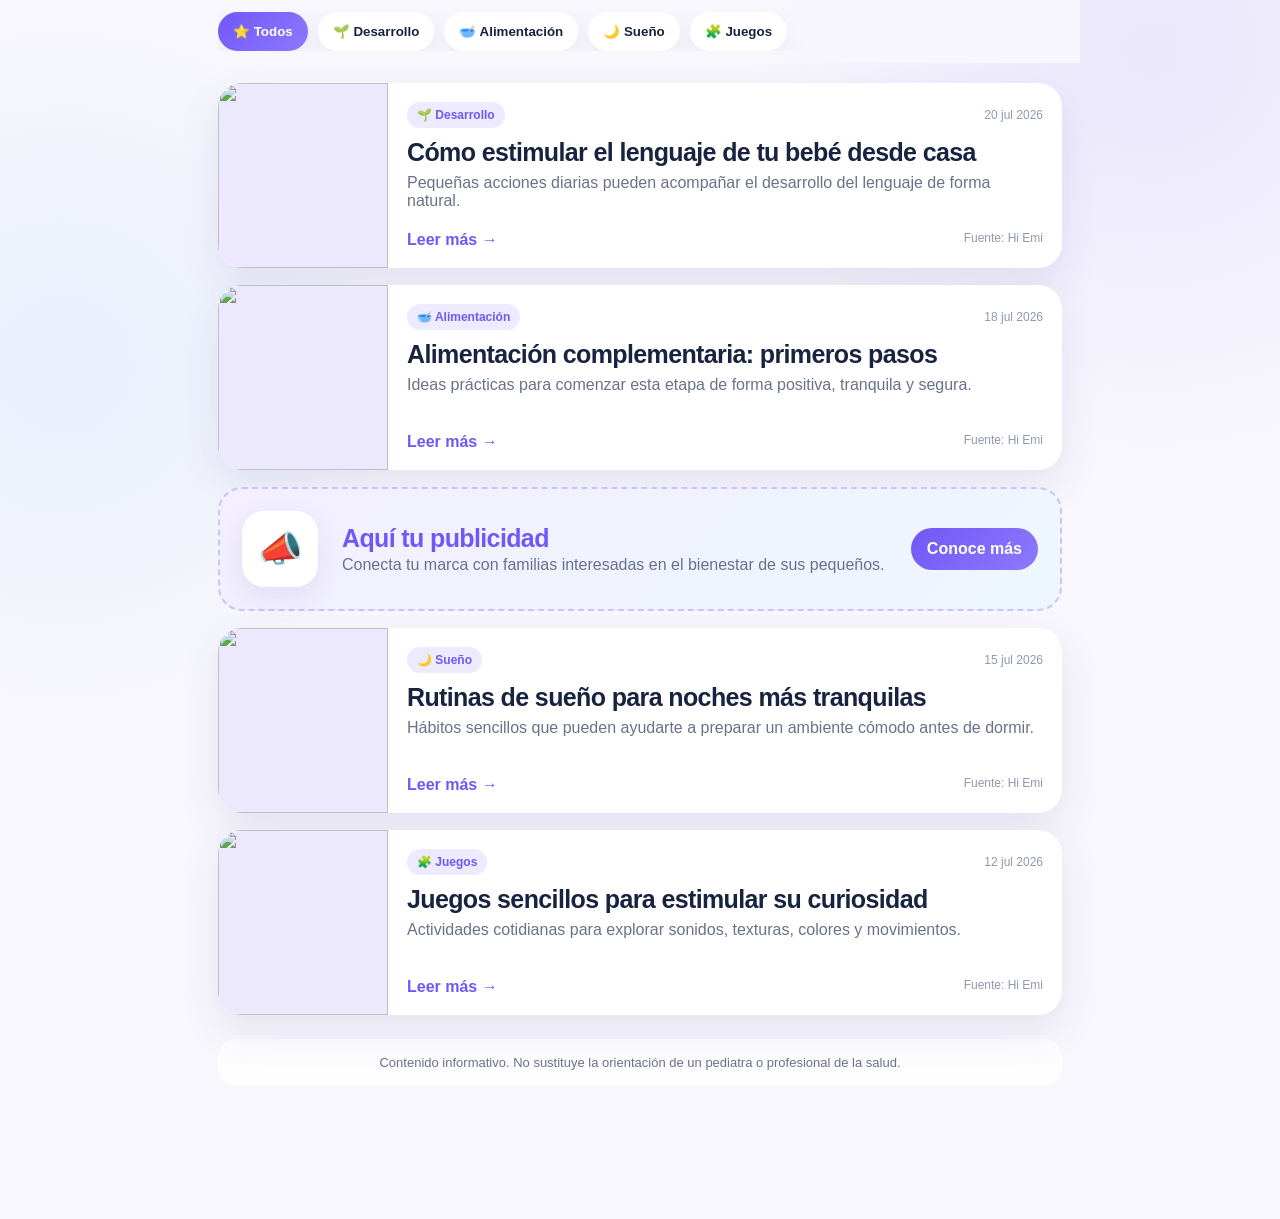
==== index.html @ 6c979098 "Add files via upload" ====
<!DOCTYPE html>
<html lang="es">

<head>
  <meta charset="UTF-8">
  <meta name="viewport" content="width=device-width, initial-scale=1, viewport-fit=cover">
  <meta name="theme-color" content="#f7f5ff">
  <title>Consejos | Hi Emi</title>
  <style>
    :root {
      --bg: #f8f7fd;
      --card: #fff;
      --text: #17233f;
      --muted: #68728a;
      --primary: #7157f6;
      --primary2: #8d79ff;
      --soft: #eeeaff;
      --shadow: 0 16px 40px rgba(74, 63, 140, .11);
    }

    * {
      box-sizing: border-box;
      -webkit-tap-highlight-color: transparent
    }

    body {
      margin: 0;
      background:
        radial-gradient(circle at 90% 4%, rgba(113, 87, 246, .10), transparent 25%),
        radial-gradient(circle at 5% 30%, rgba(76, 157, 245, .09), transparent 24%),
        var(--bg);
      color: var(--text);
      font-family: -apple-system, BlinkMacSystemFont, "SF Pro Display", "Segoe UI", sans-serif;
    }

    a {
      text-decoration: none;
      color: inherit
    }

   .page {
    width: min(100%, 880px);
    margin: auto;
    padding: 0 18px 120px;
}

    header {
      display: flex;
      justify-content: space-between;
      gap: 16px;
      align-items: flex-start
    }

    .brand {
      display: inline-flex;
      padding: 7px 11px;
      border-radius: 999px;
      background: var(--soft);
      color: var(--primary);
      font-weight: 800;
      font-size: 13px
    }

    h1 {
      font-size: 44px;
      line-height: 1;
      margin: 13px 0 10px;
      letter-spacing: -.04em
    }

    .intro {
      margin: 0;
      color: var(--muted);
      font-size: 17px;
      max-width: 540px
    }

    .cloud {
      width: 78px;
      height: 78px;
      display: grid;
      place-items: center;
      border-radius: 50%;
      background: #fff;
      box-shadow: var(--shadow);
      font-size: 40px
    }

    .categories-wrap {
    position: sticky;
    top: 0;
    z-index: 5;
    margin: 0 -18px 20px;
    padding: 12px 18px;
      background: rgba(248, 247, 253, .91);
      backdrop-filter: blur(18px)
    }

    .categories {
      display: flex;
      gap: 10px;
      overflow: auto;
      scrollbar-width: none
    }

    .categories::-webkit-scrollbar {
      display: none
    }

    .category {
      border: 0;
      background: #fff;
      padding: 12px 15px;
      border-radius: 999px;
      white-space: nowrap;
      font-weight: 750;
      color: var(--text);
      box-shadow: 0 8px 24px rgba(74, 63, 140, .07)
    }

    .category.active {
      color: #fff;
      background: linear-gradient(135deg, var(--primary), var(--primary2))
    }

    .feed {
      display: grid;
      gap: 17px
    }

    .card {
      display: grid;
      grid-template-columns: 170px 1fr;
      min-height: 185px;
      background: #fff;
      border-radius: 24px;
      overflow: hidden;
      box-shadow: var(--shadow)
    }

    .photo {
      min-height: 185px;
      background: #ece9ff
    }

    .photo img {
      width: 100%;
      height: 100%;
      display: block;
      object-fit: cover
    }

    .body {
      padding: 19px;
      display: flex;
      flex-direction: column
    }

    .meta {
      display: flex;
      justify-content: space-between;
      gap: 10px;
      align-items: center
    }

    .tag {
      padding: 6px 10px;
      border-radius: 999px;
      background: var(--soft);
      color: var(--primary);
      font-weight: 800;
      font-size: 12px
    }

    .date {
      font-size: 12px;
      color: #9198aa
    }

    h2 {
      margin: 10px 0 7px;
      font-size: 25px;
      line-height: 1.15;
      letter-spacing: -.025em
    }

    .summary {
      margin: 0 0 14px;
      color: var(--muted)
    }

    .footer {
      margin-top: auto;
      display: flex;
      justify-content: space-between;
      gap: 10px
    }

    .read {
      color: var(--primary);
      font-weight: 800
    }

    .source {
      font-size: 12px;
      color: #9299ab
    }

    .ad {
      display: grid;
      grid-template-columns: 84px 1fr auto;
      align-items: center;
      gap: 16px;
      padding: 22px;
      border: 2px dashed rgba(113, 87, 246, .30);
      border-radius: 24px;
      background: linear-gradient(135deg, #f3efff, #eef7ff)
    }

    .ad-icon {
      width: 76px;
      height: 76px;
      display: grid;
      place-items: center;
      border-radius: 22px;
      background: #fff;
      font-size: 36px;
      box-shadow: 0 10px 28px rgba(74, 63, 140, .10)
    }

    .ad h2 {
      margin: 0 0 4px;
      color: var(--primary);
      font-size: 25px
    }

    .ad p {
      margin: 0;
      color: var(--muted)
    }

    .ad a {
      padding: 12px 16px;
      border-radius: 999px;
      color: #fff;
      background: linear-gradient(135deg, var(--primary), var(--primary2));
      font-weight: 800;
      white-space: nowrap
    }

    .notice {
      margin-top: 24px;
      padding: 16px;
      border-radius: 18px;
      background: rgba(255, 255, 255, .75);
      color: var(--muted);
      font-size: 13px;
      text-align: center
    }

    nav {
      position: fixed;
      left: 50%;
      bottom: max(14px, env(safe-area-inset-bottom));
      transform: translateX(-50%);
      width: min(calc(100% - 24px), 720px);
      display: grid;
      grid-template-columns: repeat(5, 1fr);
      padding: 10px;
      border-radius: 27px;
      background: rgba(255, 255, 255, .95);
      box-shadow: 0 18px 48px rgba(43, 40, 86, .19);
      backdrop-filter: blur(20px)
    }

    .nav {
      display: grid;
      place-items: center;
      gap: 2px;
      color: #7a8296;
      font-size: 11px;
      font-weight: 700
    }

    .nav .icon {
      font-size: 22px
    }

    .nav.active {
      color: var(--primary)
    }

    .nav.plus .icon {
      width: 54px;
      height: 54px;
      margin-top: -25px;
      display: grid;
      place-items: center;
      border-radius: 50%;
      background: linear-gradient(135deg, var(--primary), var(--primary2));
      color: #fff;
      font-size: 30px
    }

    @media(max-width:620px) {
      h1 {
        font-size: 39px
      }

      .cloud {
        width: 68px;
        height: 68px
      }

      .card {
        grid-template-columns: 122px 1fr;
        min-height: 174px
      }

      .photo {
        min-height: 174px
      }

      .body {
        padding: 15px
      }

      h2 {
        font-size: 19px
      }

      .summary {
        font-size: 13px;
        display: -webkit-box;
        -webkit-box-orient: vertical;
        -webkit-line-clamp: 2;
        overflow: hidden
      }

      .meta {
        align-items: flex-start;
        flex-direction: column;
        gap: 5px
      }

      .source {
        display: none
      }

      .ad {
        grid-template-columns: 66px 1fr
      }

      .ad-icon {
        width: 62px;
        height: 62px;
        font-size: 30px
      }

      .ad a {
        grid-column: 1/-1;
        text-align: center
      }
    }
  </style>
</head>

<body>
  <main class="page">
    <section class="categories-wrap">
      <div class="categories" id="categories"></div>
    </section>

    <section class="feed" id="feed"></section>

    <p class="notice">Contenido informativo. No sustituye la orientación de un pediatra o profesional de la salud.</p>
  </main>


  <script>
    const categories = [
      { id: "Todos", icon: "⭐" }, { id: "Desarrollo", icon: "🌱" },
      { id: "Alimentación", icon: "🥣" }, { id: "Sueño", icon: "🌙" }, { id: "Juegos", icon: "🧩" }
    ];

    const articles = [
      { category: "Desarrollo", date: "20 jul 2026", title: "Cómo estimular el lenguaje de tu bebé desde casa", summary: "Pequeñas acciones diarias pueden acompañar el desarrollo del lenguaje de forma natural.", image: "https://images.unsplash.com/photo-1544126592-807ade215a0b?auto=format&fit=crop&w=900&q=82", source: "Hi Emi", url: "#" },
      { category: "Alimentación", date: "18 jul 2026", title: "Alimentación complementaria: primeros pasos", summary: "Ideas prácticas para comenzar esta etapa de forma positiva, tranquila y segura.", image: "https://images.unsplash.com/photo-1602030028438-4cf153cbae9e?auto=format&fit=crop&w=900&q=82", source: "Hi Emi", url: "#" },
      { type: "ad" },
      { category: "Sueño", date: "15 jul 2026", title: "Rutinas de sueño para noches más tranquilas", summary: "Hábitos sencillos que pueden ayudarte a preparar un ambiente cómodo antes de dormir.", image: "https://images.unsplash.com/photo-1522771930-78848d9293e8?auto=format&fit=crop&w=900&q=82", source: "Hi Emi", url: "#" },
      { category: "Juegos", date: "12 jul 2026", title: "Juegos sencillos para estimular su curiosidad", summary: "Actividades cotidianas para explorar sonidos, texturas, colores y movimientos.", image: "https://images.unsplash.com/photo-1596461404969-9ae70f2830c1?auto=format&fit=crop&w=900&q=82", source: "Hi Emi", url: "#" }
    ];

    let selected = "Todos";
    const categoriesEl = document.getElementById("categories");
    const feed = document.getElementById("feed");

    function iconFor(name) { return categories.find(x => x.id === name)?.icon || "✨" }

    function renderCategories() {
      categoriesEl.innerHTML = categories.map(c => `<button class="category ${c.id === selected ? "active" : ""}" data-id="${c.id}">${c.icon} ${c.id}</button>`).join("");
      document.querySelectorAll(".category").forEach(b => b.onclick = () => { selected = b.dataset.id; renderCategories(); renderFeed() });
    }

    function articleHTML(a) {
      return `<article class="card">
    <div class="photo"><img src="${a.image}" alt="" loading="lazy"></div>
    <div class="body">
      <div class="meta"><span class="tag">${iconFor(a.category)} ${a.category}</span><span class="date">${a.date}</span></div>
      <h2>${a.title}</h2>
      <p class="summary">${a.summary}</p>
      <div class="footer"><a class="read" href="${a.url}">Leer más →</a><span class="source">Fuente: ${a.source}</span></div>
    </div>
  </article>`;
    }

    function adHTML() {
      return `<aside class="ad">
    <div class="ad-icon">📣</div>
    <div><h2>Aquí tu publicidad</h2><p>Conecta tu marca con familias interesadas en el bienestar de sus pequeños.</p></div>
    <a href="mailto:camilo.ibarray@gmail.com?subject=Publicidad%20en%20Hi%20Emi">Conoce más</a>
  </aside>`;
    }

    function renderFeed() {
      const items = articles.filter(a => a.type === "ad" || selected === "Todos" || a.category === selected);
      feed.innerHTML = items.map(a => a.type === "ad" ? adHTML() : articleHTML(a)).join("");
    }

    renderCategories();
    renderFeed();
  </script>
</body>

</html>
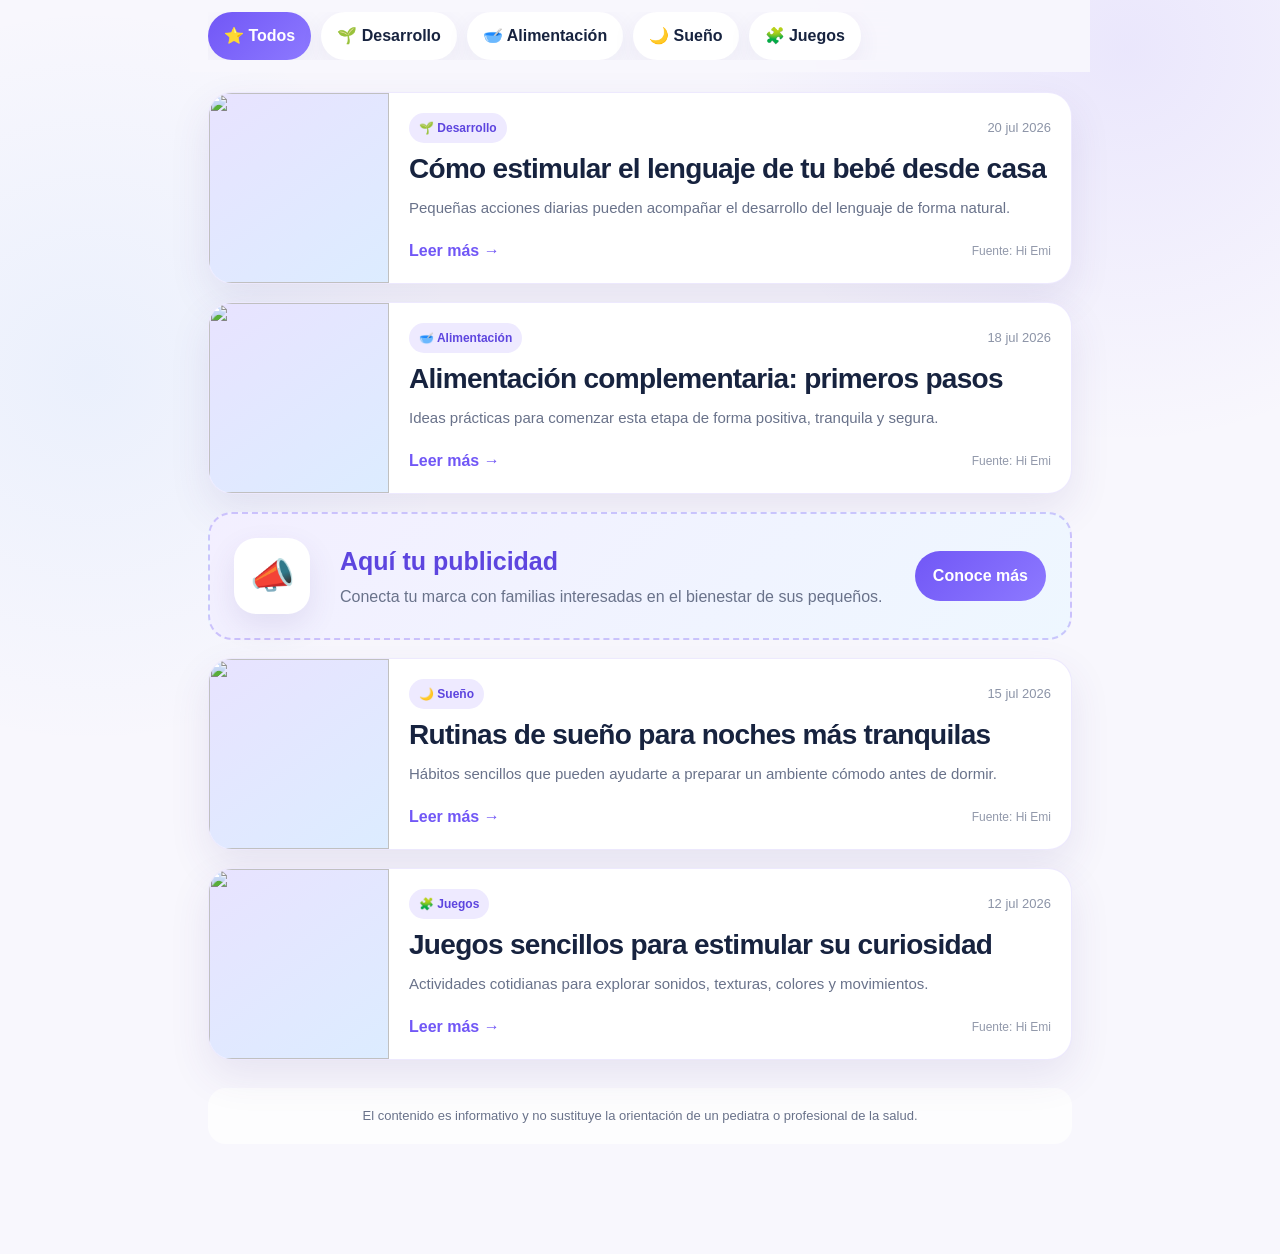
==== commit 402fae8d: "Add files via upload" ====
--- a/index.html
+++ b/index.html
@@ -1,435 +1,27 @@
 <!DOCTYPE html>
 <html lang="es">
-
 <head>
   <meta charset="UTF-8">
   <meta name="viewport" content="width=device-width, initial-scale=1, viewport-fit=cover">
-  <meta name="theme-color" content="#f7f5ff">
+  <meta name="theme-color" content="#f8f7fd">
   <title>Consejos | Hi Emi</title>
-  <style>
-    :root {
-      --bg: #f8f7fd;
-      --card: #fff;
-      --text: #17233f;
-      --muted: #68728a;
-      --primary: #7157f6;
-      --primary2: #8d79ff;
-      --soft: #eeeaff;
-      --shadow: 0 16px 40px rgba(74, 63, 140, .11);
-    }
-
-    * {
-      box-sizing: border-box;
-      -webkit-tap-highlight-color: transparent
-    }
-
-    body {
-      margin: 0;
-      background:
-        radial-gradient(circle at 90% 4%, rgba(113, 87, 246, .10), transparent 25%),
-        radial-gradient(circle at 5% 30%, rgba(76, 157, 245, .09), transparent 24%),
-        var(--bg);
-      color: var(--text);
-      font-family: -apple-system, BlinkMacSystemFont, "SF Pro Display", "Segoe UI", sans-serif;
-    }
-
-    a {
-      text-decoration: none;
-      color: inherit
-    }
-
-   .page {
-    width: min(100%, 880px);
-    margin: auto;
-    padding: 0 18px 120px;
-}
-
-    header {
-      display: flex;
-      justify-content: space-between;
-      gap: 16px;
-      align-items: flex-start
-    }
-
-    .brand {
-      display: inline-flex;
-      padding: 7px 11px;
-      border-radius: 999px;
-      background: var(--soft);
-      color: var(--primary);
-      font-weight: 800;
-      font-size: 13px
-    }
-
-    h1 {
-      font-size: 44px;
-      line-height: 1;
-      margin: 13px 0 10px;
-      letter-spacing: -.04em
-    }
-
-    .intro {
-      margin: 0;
-      color: var(--muted);
-      font-size: 17px;
-      max-width: 540px
-    }
-
-    .cloud {
-      width: 78px;
-      height: 78px;
-      display: grid;
-      place-items: center;
-      border-radius: 50%;
-      background: #fff;
-      box-shadow: var(--shadow);
-      font-size: 40px
-    }
-
-    .categories-wrap {
-    position: sticky;
-    top: 0;
-    z-index: 5;
-    margin: 0 -18px 20px;
-    padding: 12px 18px;
-      background: rgba(248, 247, 253, .91);
-      backdrop-filter: blur(18px)
-    }
-
-    .categories {
-      display: flex;
-      gap: 10px;
-      overflow: auto;
-      scrollbar-width: none
-    }
-
-    .categories::-webkit-scrollbar {
-      display: none
-    }
-
-    .category {
-      border: 0;
-      background: #fff;
-      padding: 12px 15px;
-      border-radius: 999px;
-      white-space: nowrap;
-      font-weight: 750;
-      color: var(--text);
-      box-shadow: 0 8px 24px rgba(74, 63, 140, .07)
-    }
-
-    .category.active {
-      color: #fff;
-      background: linear-gradient(135deg, var(--primary), var(--primary2))
-    }
-
-    .feed {
-      display: grid;
-      gap: 17px
-    }
-
-    .card {
-      display: grid;
-      grid-template-columns: 170px 1fr;
-      min-height: 185px;
-      background: #fff;
-      border-radius: 24px;
-      overflow: hidden;
-      box-shadow: var(--shadow)
-    }
-
-    .photo {
-      min-height: 185px;
-      background: #ece9ff
-    }
-
-    .photo img {
-      width: 100%;
-      height: 100%;
-      display: block;
-      object-fit: cover
-    }
-
-    .body {
-      padding: 19px;
-      display: flex;
-      flex-direction: column
-    }
-
-    .meta {
-      display: flex;
-      justify-content: space-between;
-      gap: 10px;
-      align-items: center
-    }
-
-    .tag {
-      padding: 6px 10px;
-      border-radius: 999px;
-      background: var(--soft);
-      color: var(--primary);
-      font-weight: 800;
-      font-size: 12px
-    }
-
-    .date {
-      font-size: 12px;
-      color: #9198aa
-    }
-
-    h2 {
-      margin: 10px 0 7px;
-      font-size: 25px;
-      line-height: 1.15;
-      letter-spacing: -.025em
-    }
-
-    .summary {
-      margin: 0 0 14px;
-      color: var(--muted)
-    }
-
-    .footer {
-      margin-top: auto;
-      display: flex;
-      justify-content: space-between;
-      gap: 10px
-    }
-
-    .read {
-      color: var(--primary);
-      font-weight: 800
-    }
-
-    .source {
-      font-size: 12px;
-      color: #9299ab
-    }
-
-    .ad {
-      display: grid;
-      grid-template-columns: 84px 1fr auto;
-      align-items: center;
-      gap: 16px;
-      padding: 22px;
-      border: 2px dashed rgba(113, 87, 246, .30);
-      border-radius: 24px;
-      background: linear-gradient(135deg, #f3efff, #eef7ff)
-    }
-
-    .ad-icon {
-      width: 76px;
-      height: 76px;
-      display: grid;
-      place-items: center;
-      border-radius: 22px;
-      background: #fff;
-      font-size: 36px;
-      box-shadow: 0 10px 28px rgba(74, 63, 140, .10)
-    }
-
-    .ad h2 {
-      margin: 0 0 4px;
-      color: var(--primary);
-      font-size: 25px
-    }
-
-    .ad p {
-      margin: 0;
-      color: var(--muted)
-    }
-
-    .ad a {
-      padding: 12px 16px;
-      border-radius: 999px;
-      color: #fff;
-      background: linear-gradient(135deg, var(--primary), var(--primary2));
-      font-weight: 800;
-      white-space: nowrap
-    }
-
-    .notice {
-      margin-top: 24px;
-      padding: 16px;
-      border-radius: 18px;
-      background: rgba(255, 255, 255, .75);
-      color: var(--muted);
-      font-size: 13px;
-      text-align: center
-    }
-
-    nav {
-      position: fixed;
-      left: 50%;
-      bottom: max(14px, env(safe-area-inset-bottom));
-      transform: translateX(-50%);
-      width: min(calc(100% - 24px), 720px);
-      display: grid;
-      grid-template-columns: repeat(5, 1fr);
-      padding: 10px;
-      border-radius: 27px;
-      background: rgba(255, 255, 255, .95);
-      box-shadow: 0 18px 48px rgba(43, 40, 86, .19);
-      backdrop-filter: blur(20px)
-    }
-
-    .nav {
-      display: grid;
-      place-items: center;
-      gap: 2px;
-      color: #7a8296;
-      font-size: 11px;
-      font-weight: 700
-    }
-
-    .nav .icon {
-      font-size: 22px
-    }
-
-    .nav.active {
-      color: var(--primary)
-    }
-
-    .nav.plus .icon {
-      width: 54px;
-      height: 54px;
-      margin-top: -25px;
-      display: grid;
-      place-items: center;
-      border-radius: 50%;
-      background: linear-gradient(135deg, var(--primary), var(--primary2));
-      color: #fff;
-      font-size: 30px
-    }
-
-    @media(max-width:620px) {
-      h1 {
-        font-size: 39px
-      }
-
-      .cloud {
-        width: 68px;
-        height: 68px
-      }
-
-      .card {
-        grid-template-columns: 122px 1fr;
-        min-height: 174px
-      }
-
-      .photo {
-        min-height: 174px
-      }
-
-      .body {
-        padding: 15px
-      }
-
-      h2 {
-        font-size: 19px
-      }
-
-      .summary {
-        font-size: 13px;
-        display: -webkit-box;
-        -webkit-box-orient: vertical;
-        -webkit-line-clamp: 2;
-        overflow: hidden
-      }
-
-      .meta {
-        align-items: flex-start;
-        flex-direction: column;
-        gap: 5px
-      }
-
-      .source {
-        display: none
-      }
-
-      .ad {
-        grid-template-columns: 66px 1fr
-      }
-
-      .ad-icon {
-        width: 62px;
-        height: 62px;
-        font-size: 30px
-      }
-
-      .ad a {
-        grid-column: 1/-1;
-        text-align: center
-      }
-    }
-  </style>
+  <link rel="stylesheet" href="./css/style.css">
 </head>
-
 <body>
   <main class="page">
     <section class="categories-wrap">
       <div class="categories" id="categories"></div>
     </section>
 
-    <section class="feed" id="feed"></section>
+    <section class="feed" id="feed">
+      <div class="loading">Cargando consejos...</div>
+    </section>
 
-    <p class="notice">Contenido informativo. No sustituye la orientación de un pediatra o profesional de la salud.</p>
+    <p class="notice">
+      El contenido es informativo y no sustituye la orientación de un pediatra o profesional de la salud.
+    </p>
   </main>
 
-
-  <script>
-    const categories = [
-      { id: "Todos", icon: "⭐" }, { id: "Desarrollo", icon: "🌱" },
-      { id: "Alimentación", icon: "🥣" }, { id: "Sueño", icon: "🌙" }, { id: "Juegos", icon: "🧩" }
-    ];
-
-    const articles = [
-      { category: "Desarrollo", date: "20 jul 2026", title: "Cómo estimular el lenguaje de tu bebé desde casa", summary: "Pequeñas acciones diarias pueden acompañar el desarrollo del lenguaje de forma natural.", image: "https://images.unsplash.com/photo-1544126592-807ade215a0b?auto=format&fit=crop&w=900&q=82", source: "Hi Emi", url: "#" },
-      { category: "Alimentación", date: "18 jul 2026", title: "Alimentación complementaria: primeros pasos", summary: "Ideas prácticas para comenzar esta etapa de forma positiva, tranquila y segura.", image: "https://images.unsplash.com/photo-1602030028438-4cf153cbae9e?auto=format&fit=crop&w=900&q=82", source: "Hi Emi", url: "#" },
-      { type: "ad" },
-      { category: "Sueño", date: "15 jul 2026", title: "Rutinas de sueño para noches más tranquilas", summary: "Hábitos sencillos que pueden ayudarte a preparar un ambiente cómodo antes de dormir.", image: "https://images.unsplash.com/photo-1522771930-78848d9293e8?auto=format&fit=crop&w=900&q=82", source: "Hi Emi", url: "#" },
-      { category: "Juegos", date: "12 jul 2026", title: "Juegos sencillos para estimular su curiosidad", summary: "Actividades cotidianas para explorar sonidos, texturas, colores y movimientos.", image: "https://images.unsplash.com/photo-1596461404969-9ae70f2830c1?auto=format&fit=crop&w=900&q=82", source: "Hi Emi", url: "#" }
-    ];
-
-    let selected = "Todos";
-    const categoriesEl = document.getElementById("categories");
-    const feed = document.getElementById("feed");
-
-    function iconFor(name) { return categories.find(x => x.id === name)?.icon || "✨" }
-
-    function renderCategories() {
-      categoriesEl.innerHTML = categories.map(c => `<button class="category ${c.id === selected ? "active" : ""}" data-id="${c.id}">${c.icon} ${c.id}</button>`).join("");
-      document.querySelectorAll(".category").forEach(b => b.onclick = () => { selected = b.dataset.id; renderCategories(); renderFeed() });
-    }
-
-    function articleHTML(a) {
-      return `<article class="card">
-    <div class="photo"><img src="${a.image}" alt="" loading="lazy"></div>
-    <div class="body">
-      <div class="meta"><span class="tag">${iconFor(a.category)} ${a.category}</span><span class="date">${a.date}</span></div>
-      <h2>${a.title}</h2>
-      <p class="summary">${a.summary}</p>
-      <div class="footer"><a class="read" href="${a.url}">Leer más →</a><span class="source">Fuente: ${a.source}</span></div>
-    </div>
-  </article>`;
-    }
-
-    function adHTML() {
-      return `<aside class="ad">
-    <div class="ad-icon">📣</div>
-    <div><h2>Aquí tu publicidad</h2><p>Conecta tu marca con familias interesadas en el bienestar de sus pequeños.</p></div>
-    <a href="mailto:camilo.ibarray@gmail.com?subject=Publicidad%20en%20Hi%20Emi">Conoce más</a>
-  </aside>`;
-    }
-
-    function renderFeed() {
-      const items = articles.filter(a => a.type === "ad" || selected === "Todos" || a.category === selected);
-      feed.innerHTML = items.map(a => a.type === "ad" ? adHTML() : articleHTML(a)).join("");
-    }
-
-    renderCategories();
-    renderFeed();
-  </script>
+  <script src="./js/script.js"></script>
 </body>
-
-</html>+</html>
--- a/css/style.css
+++ b/css/style.css
@@ -0,0 +1,448 @@
+:root {
+  --bg: #f8f7fd;
+  --surface: #ffffff;
+  --text: #17233f;
+  --muted: #69728a;
+  --primary: #7157f6;
+  --primary-dark: #5d45df;
+  --primary-soft: #eeeaff;
+  --border: rgba(113, 87, 246, 0.13);
+  --shadow: 0 16px 40px rgba(74, 63, 140, 0.10);
+  --radius-xl: 30px;
+  --radius-lg: 24px;
+  --radius-md: 18px;
+  --safe-bottom: env(safe-area-inset-bottom, 0px);
+}
+
+* { box-sizing: border-box; -webkit-tap-highlight-color: transparent; }
+
+html { scroll-behavior: smooth; }
+
+body {
+  margin: 0;
+  min-height: 100vh;
+  color: var(--text);
+  background:
+    radial-gradient(circle at 88% 4%, rgba(113,87,246,.10), transparent 24%),
+    radial-gradient(circle at 7% 30%, rgba(76,157,245,.08), transparent 25%),
+    var(--bg);
+  font-family: -apple-system, BlinkMacSystemFont, "SF Pro Display", "Segoe UI", sans-serif;
+  line-height: 1.5;
+}
+
+a { color: inherit; text-decoration: none; }
+button { font: inherit; }
+
+.page {
+  width: min(100%, 900px);
+  margin: 0 auto;
+  padding: 0 18px calc(110px + var(--safe-bottom));
+}
+
+.categories-wrap {
+  position: sticky;
+  top: 0;
+  z-index: 10;
+  margin: 0 -18px 20px;
+  padding: 12px 18px;
+  background: rgba(248,247,253,.92);
+  backdrop-filter: blur(18px);
+  -webkit-backdrop-filter: blur(18px);
+}
+
+.categories {
+  display: flex;
+  gap: 10px;
+  overflow-x: auto;
+  scrollbar-width: none;
+}
+.categories::-webkit-scrollbar { display: none; }
+
+.category {
+  flex: 0 0 auto;
+  border: 0;
+  padding: 12px 16px;
+  border-radius: 999px;
+  color: var(--text);
+  background: var(--surface);
+  box-shadow: 0 8px 24px rgba(74,63,140,.07);
+  font-weight: 750;
+  cursor: pointer;
+}
+.category.active {
+  color: white;
+  background: linear-gradient(135deg, var(--primary), #8d79ff);
+}
+
+.feed { display: grid; gap: 18px; }
+
+.article-card {
+  display: grid;
+  grid-template-columns: 180px 1fr;
+  min-height: 190px;
+  overflow: hidden;
+  border: 1px solid var(--border);
+  border-radius: var(--radius-lg);
+  background: var(--surface);
+  box-shadow: var(--shadow);
+}
+
+.article-image {
+  min-height: 190px;
+  background: linear-gradient(145deg, #e8e3ff, #dcecff);
+  overflow: hidden;
+}
+.article-image img {
+  width: 100%;
+  height: 100%;
+  display: block;
+  object-fit: cover;
+}
+
+.article-body {
+  display: flex;
+  flex-direction: column;
+  padding: 20px;
+}
+
+.article-meta {
+  display: flex;
+  justify-content: space-between;
+  gap: 10px;
+  align-items: center;
+  margin-bottom: 10px;
+}
+
+.tag {
+  display: inline-flex;
+  padding: 6px 10px;
+  border-radius: 999px;
+  color: var(--primary-dark);
+  background: var(--primary-soft);
+  font-size: 12px;
+  font-weight: 800;
+}
+
+.date { color: #8c94a7; font-size: 13px; }
+
+.article-title {
+  margin: 0;
+  font-size: clamp(21px, 4vw, 28px);
+  line-height: 1.14;
+  letter-spacing: -.025em;
+}
+
+.article-summary {
+  margin: 12px 0 18px;
+  color: var(--muted);
+  font-size: 15px;
+}
+
+.article-footer {
+  display: flex;
+  justify-content: space-between;
+  gap: 12px;
+  align-items: center;
+  margin-top: auto;
+}
+
+.read-more {
+  color: var(--primary);
+  font-weight: 800;
+}
+
+.source {
+  color: #9299ab;
+  font-size: 12px;
+  text-align: right;
+}
+
+.ad-card {
+  display: grid;
+  grid-template-columns: 88px 1fr auto;
+  align-items: center;
+  gap: 18px;
+  padding: 24px;
+  border: 2px dashed rgba(113,87,246,.30);
+  border-radius: var(--radius-lg);
+  background: linear-gradient(135deg, #f3efff, #eef7ff);
+}
+
+.ad-icon {
+  width: 76px;
+  height: 76px;
+  display: grid;
+  place-items: center;
+  border-radius: 22px;
+  background: #fff;
+  box-shadow: 0 12px 30px rgba(74,63,140,.10);
+  font-size: 36px;
+}
+
+.ad-card h2 {
+  margin: 0 0 4px;
+  color: var(--primary-dark);
+  font-size: 25px;
+}
+
+.ad-card p {
+  margin: 0;
+  color: var(--muted);
+}
+
+.ad-button,
+.primary-button {
+  border: 0;
+  padding: 13px 18px;
+  border-radius: 999px;
+  color: #fff;
+  background: linear-gradient(135deg, var(--primary), #8d79ff);
+  font-weight: 800;
+  cursor: pointer;
+  white-space: nowrap;
+}
+
+.notice {
+  margin: 28px 0 0;
+  padding: 18px;
+  border-radius: var(--radius-md);
+  background: rgba(255,255,255,.78);
+  color: var(--muted);
+  font-size: 13px;
+  text-align: center;
+}
+
+/* Article detail */
+.article-page {
+  width: min(100%, 760px);
+  margin: 0 auto;
+  padding: max(14px, env(safe-area-inset-top)) 18px calc(60px + var(--safe-bottom));
+}
+
+.article-toolbar {
+  position: sticky;
+  top: 0;
+  z-index: 20;
+  display: flex;
+  justify-content: space-between;
+  gap: 12px;
+  align-items: center;
+  padding: 10px 0 16px;
+  background: rgba(248,247,253,.92);
+  backdrop-filter: blur(16px);
+  -webkit-backdrop-filter: blur(16px);
+}
+
+.icon-button {
+  width: 44px;
+  height: 44px;
+  display: grid;
+  place-items: center;
+  border: 0;
+  border-radius: 50%;
+  background: #fff;
+  box-shadow: 0 10px 26px rgba(74,63,140,.10);
+  color: var(--text);
+  cursor: pointer;
+  font-size: 20px;
+}
+
+.toolbar-title {
+  font-size: 15px;
+  font-weight: 800;
+  color: var(--primary-dark);
+}
+
+.article-header { margin-top: 10px; }
+
+.article-header h1 {
+  margin: 12px 0 12px;
+  font-size: clamp(36px, 8vw, 58px);
+  line-height: 1.02;
+  letter-spacing: -.045em;
+}
+
+.article-subtitle {
+  margin: 0;
+  color: var(--muted);
+  font-size: 18px;
+}
+
+.article-info {
+  display: flex;
+  flex-wrap: wrap;
+  gap: 10px;
+  margin-top: 16px;
+  color: #8c94a7;
+  font-size: 14px;
+}
+
+.hero-image {
+  width: 100%;
+  aspect-ratio: 16 / 9;
+  margin: 26px 0;
+  border-radius: 28px;
+  object-fit: cover;
+  box-shadow: var(--shadow);
+  background: #ece9ff;
+}
+
+.article-content {
+  font-size: 18px;
+  line-height: 1.75;
+}
+
+.article-content h2 {
+  margin: 34px 0 10px;
+  font-size: 28px;
+  line-height: 1.16;
+  letter-spacing: -.025em;
+}
+
+.article-content p {
+  margin: 0 0 18px;
+}
+
+.article-content ul {
+  margin: 0 0 22px;
+  padding-left: 24px;
+}
+
+.article-content li {
+  margin-bottom: 10px;
+}
+
+.tip-box,
+.quote-box {
+  margin: 26px 0;
+  padding: 22px;
+  border-radius: 22px;
+}
+
+.tip-box {
+  background: linear-gradient(135deg, #f1edff, #eef7ff);
+  border: 1px solid rgba(113,87,246,.16);
+}
+
+.tip-box strong {
+  display: block;
+  margin-bottom: 8px;
+  color: var(--primary-dark);
+}
+
+.quote-box {
+  border-left: 5px solid var(--primary);
+  background: #fff;
+  box-shadow: var(--shadow);
+  font-size: 20px;
+  font-weight: 700;
+}
+
+.inline-image {
+  width: 100%;
+  margin: 20px 0 26px;
+  border-radius: 22px;
+}
+
+.article-actions {
+  display: flex;
+  gap: 12px;
+  margin: 34px 0;
+}
+
+.secondary-button {
+  flex: 1;
+  border: 1px solid var(--border);
+  padding: 14px 18px;
+  border-radius: 999px;
+  background: #fff;
+  color: var(--text);
+  font-weight: 800;
+  cursor: pointer;
+}
+
+.related-section {
+  margin-top: 42px;
+}
+
+.related-section h2 {
+  font-size: 28px;
+  margin-bottom: 16px;
+}
+
+.related-grid {
+  display: grid;
+  gap: 14px;
+}
+
+.related-card {
+  display: grid;
+  grid-template-columns: 110px 1fr;
+  gap: 14px;
+  align-items: center;
+  padding: 12px;
+  border-radius: 20px;
+  background: #fff;
+  box-shadow: var(--shadow);
+}
+
+.related-card img {
+  width: 110px;
+  height: 82px;
+  border-radius: 16px;
+  object-fit: cover;
+}
+
+.related-card h3 {
+  margin: 4px 0 0;
+  font-size: 18px;
+  line-height: 1.2;
+}
+
+.loading,
+.error-state {
+  padding: 60px 20px;
+  text-align: center;
+  color: var(--muted);
+}
+
+@media (max-width: 650px) {
+  .article-card {
+    grid-template-columns: 122px 1fr;
+    min-height: 176px;
+  }
+  .article-image { min-height: 176px; }
+  .article-body { padding: 15px; }
+  .article-title { font-size: 19px; }
+  .article-summary {
+    display: -webkit-box;
+    overflow: hidden;
+    -webkit-box-orient: vertical;
+    -webkit-line-clamp: 2;
+    font-size: 13px;
+  }
+  .article-meta {
+    flex-direction: column;
+    align-items: flex-start;
+    gap: 5px;
+  }
+  .source { display: none; }
+
+  .ad-card {
+    grid-template-columns: 66px 1fr;
+    padding: 20px;
+  }
+  .ad-icon {
+    width: 62px;
+    height: 62px;
+    font-size: 30px;
+  }
+  .ad-button {
+    grid-column: 1 / -1;
+    width: 100%;
+    text-align: center;
+  }
+
+  .article-content { font-size: 17px; }
+  .article-actions { flex-direction: column; }
+}
